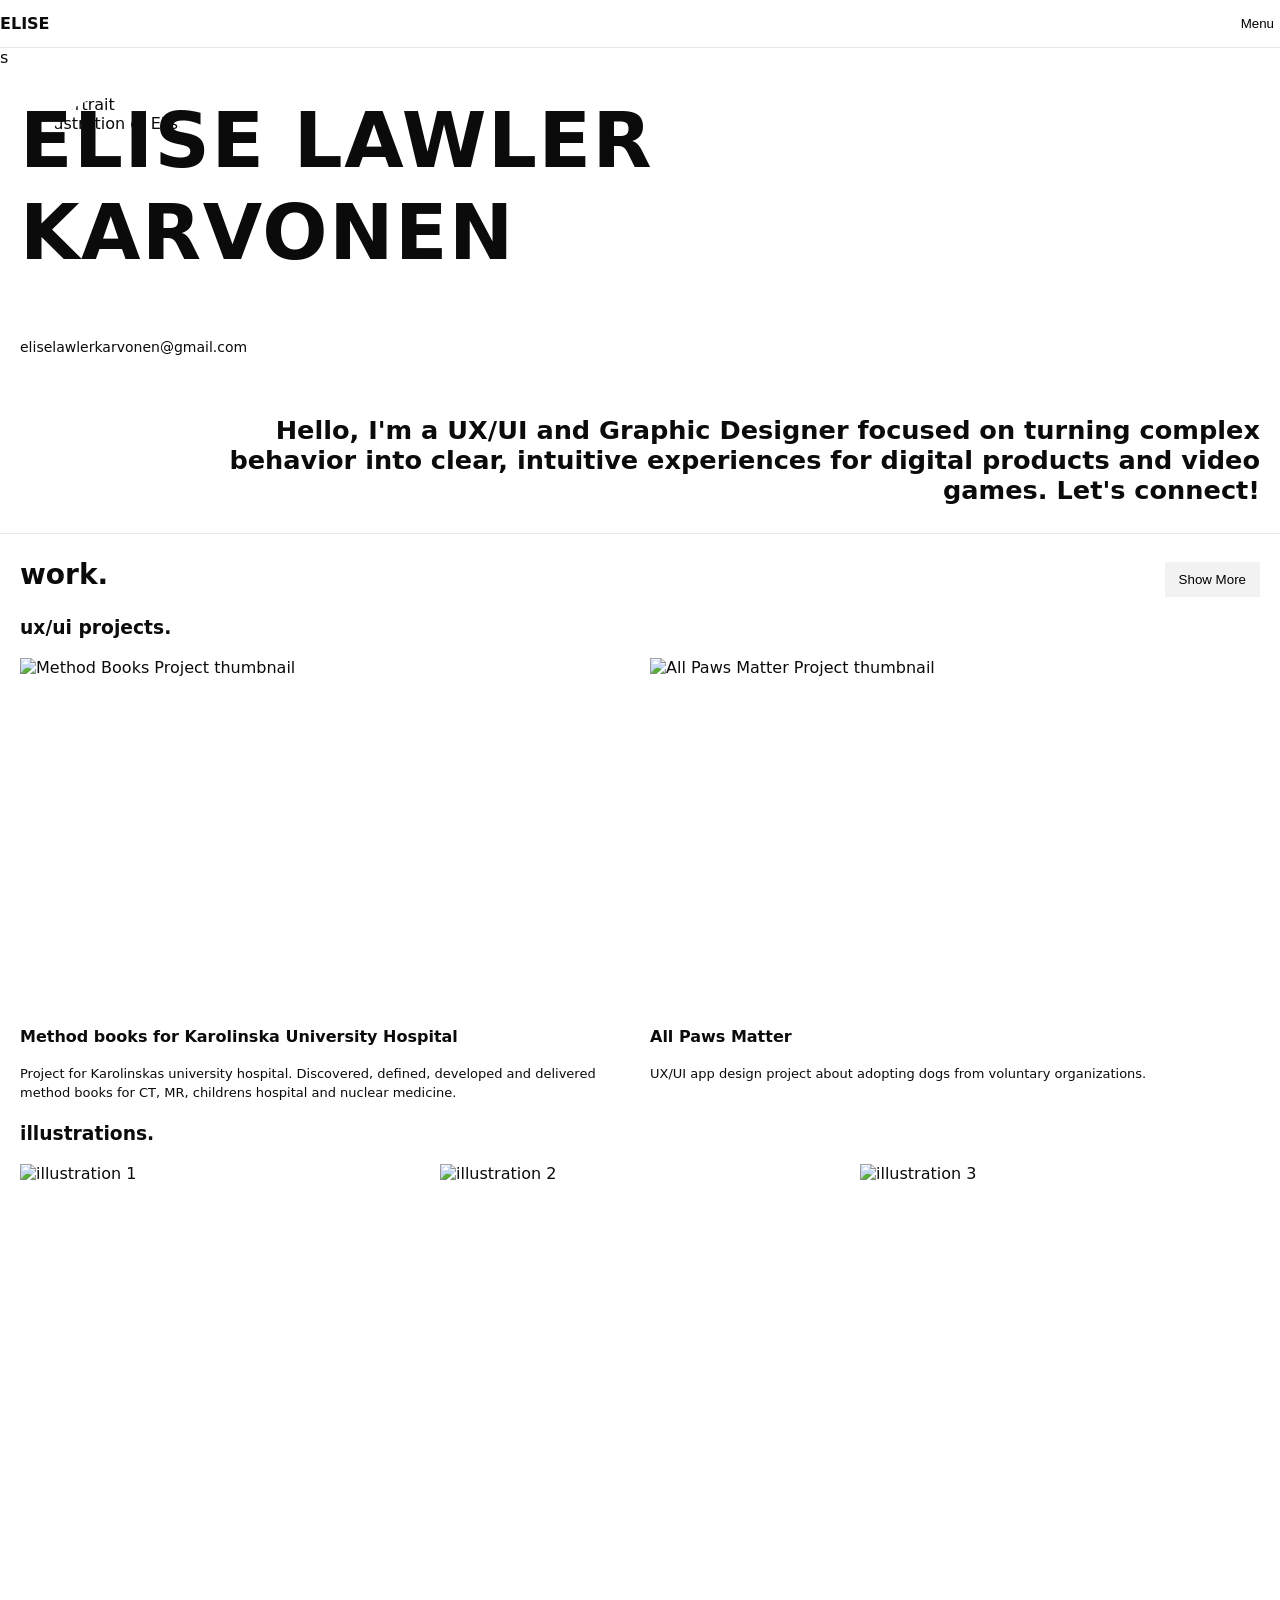
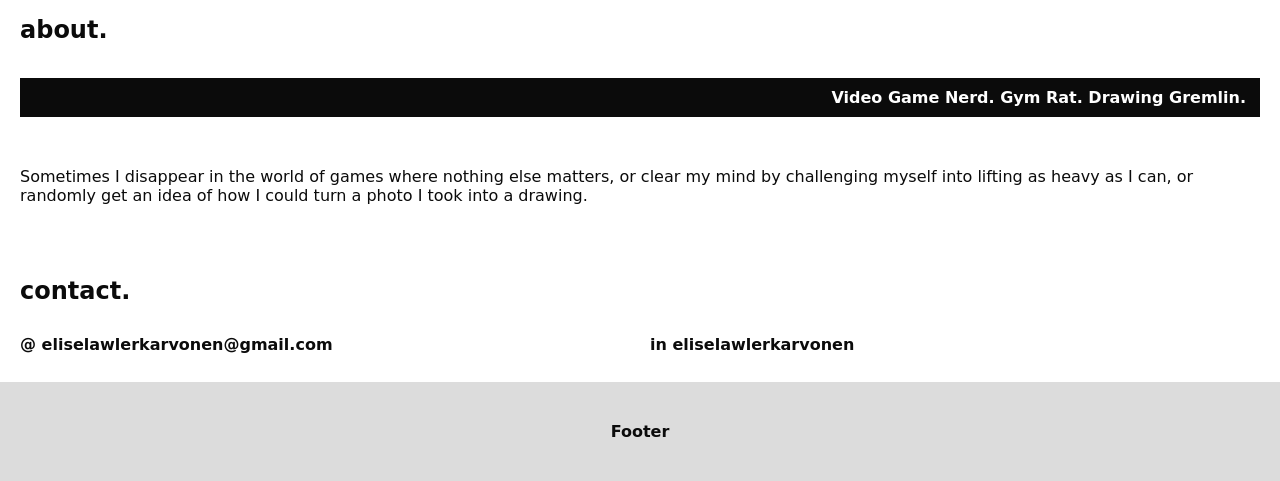
==== index.html @ 5547e278 "adjusted image sizes" ====
<!DOCTYPE html>
<html lang="en">
<head>
    <meta charset="UTF-8">
    <meta name="viewport" content="width=device-width, initial-scale=1.0">
    <title>Elise Lawler Karvonen</title>
    <link rel="stylesheet" href="styles.css">
</head>
   <body>
    <header class="header">
      <div class="container grid">
        <p class="brand">ELISE</p>
        <button class="menu" type="button">Menu</button>
      </div>
    </header>
s
    <main>

<!-- hero -->
      <section class="hero">
        <div class="container grid">
          <h1 class="hero-title">
            <span class="hero-line">ELISE LAWLER</span>
            <span class="hero-line">KARVONEN</span>
          </h1>

          <img class="avatar" src="Images/Avatar.png" alt="Portrait illustration of Elise">

          <p class="email">eliselawlerkarvonen@gmail.com</p>

          <p class="intro">
            Hello, I'm a UX/UI and Graphic Designer focused on turning complex
            behavior into clear, intuitive experiences for digital products and video games. Let's
            connect!
          </p>
        </div>
      </section>

<!-- work -->
      <section class="work">
        <div class="container grid">
          <div class="work-head">
            <h2>work.</h2>
            <button type="button" class="show-more">Show More</button>
          </div>

          <h3 class="subhead">ux/ui projects.</h3>

          <article class="project">
            <img class="project-img" src="Images/Karolinska.png" alt="Method Books Project thumbnail">
            <h4>Method books for Karolinska University Hospital</h4>
            <p>Project for Karolinskas university hospital. Discovered, defined, developed and delivered method books for CT, MR, childrens hospital and nuclear medicine.</p>
          </article>

          <article class="project">
            <img class="project-img" src="Images/AllPawsMatter_Mockup.png" alt="All Paws Matter Project thumbnail">
            <h4>All Paws Matter</h4>
            <p>UX/UI app design project about adopting dogs from voluntary organizations.</p>
          </article>

          <h3 class="subhead">illustrations.</h3>

          <img class="illustration" src="Images/ELK_white_background.png" alt="illustration 1">
          <img class="illustration" src="Images/Sweden_Icons.png" alt="illustration 2">
          <img class="illustration" src="Images/Artnouveau_sketch_poster.png" alt="illustration 3">
        </div>
      </section>

<!-- about me -->
      <section class="about">
        <div class="container grid">
          <h2>about.</h2>
          <p class="tag">Video Game Nerd. Gym Rat. Drawing Gremlin.</p>
          <p>
            Sometimes I disappear in the world of games where nothing else matters, or clear my mind
            by challenging myself into lifting as heavy as I can, or randomly get an idea of how I
            could turn a photo I took into a drawing.
          </p>
        </div>
      </section>

<!-- contact -->
      <section class="contact">
        <div class="container grid">
          <h2>contact.</h2>

          <p class="contact-item">@ eliselawlerkarvonen@gmail.com</p>
          <p class="contact-item">in eliselawlerkarvonen</p>
        </div>
      </section>
    </main>

    <footer class="footer">
      <div class="footer-box">Footer</div>
    </footer>
  </body>
</html>
---- styles.css ----
* { box-sizing: border-box; }

:root{
  --max: 1440px;
  --gutter: 20px;
  --gap: 20px;
  --border: #e8e8e8;
  --text: #0b0b0b;
  --panel: #f2f2f2;
}

body{
  margin: 0;
  font-family: system-ui, sans-serif;
  color: var(--text);
}

img{
  display: block;
  max-width: 100%;
  height: auto;
}

/* Layout: 1440 content, 12 column grid */
.container{
  max-width: var(--max);
  margin: 0 auto;
  padding: 0 var(--gutter);
}

.grid{
  display: grid;
  grid-template-columns: repeat(12, 1fr);
  gap: var(--gap);
}

.grid > *{
  grid-column: span 12;
}

/* header */
.header{
  border-bottom: 1px solid var(--border);
}

.header .grid{
  align-items: center;
  padding: 14px 0;
}

.brand{
  grid-column: 1 / span 6;
  margin: 0;
  font-weight: 700;
}

.menu{
  grid-column: 7 / -1;
  justify-self: end;
  border: 0;
  background: transparent;
  cursor: pointer;
}

.hero{
  padding: 28px 0;
}

/* change grid rules only for hero */
.hero .grid{
  display: grid;
  grid-template-columns: minmax(0, 1fr) auto;
  gap: 20px;
  align-items: start;
}

/* hero */
.hero-title {
  grid-column: 1;
  grid-row: 1;
  margin: 0;
  font-weight: 800;
  line-height: 0.95;
  letter-spacing: 0.02em;
  min-width: 0;
  font-size: clamp(2rem, 7.5vw, 4.2rem);
}

.hero-line {
  display: block;
  white-space: nowrap;
  line-height: 1.2;
  
}

/* avatar */
.avatar{
  grid-column: 2;
  grid-row: 1;
  justify-self: end;
  align-self: start;
  border-radius: 999px;
  object-fit: cover;
  width: clamp(88px, 22vw, 140px);
  height: clamp(88px, 22vw, 140px);
}

.email{
  grid-column: 1 / -1;
  grid-row: 2;
  margin: 40px 0 0;
  font-size: 14px;
}


.intro{
  grid-column: 1 / -1;
  grid-row: 3;
  margin: 40px 0 0;
  max-width: 75ch;
  justify-self: end;
  text-align: right;
  font-weight: 700;
  font-size: clamp(1.05rem, 2vw, 1.6rem);
}

/* work */
.work{
  border-top: 1px solid var(--border);
  padding: 24px 0;
}

.work-head{
  grid-column: 1 / -1;
  display: flex;
  align-items: baseline;
  justify-content: space-between;
  gap: 12px;
}

.work-head h2{
  margin: 0;
  font-size: 28px;
}

.show-more{
  padding: 10px 14px;
  border: 0;
  background: var(--panel);
  cursor: pointer;
}

.subhead{
  margin: 0;
}

/* projects */
.project {
  display: grid;
  grid-template-rows: auto auto 1fr;
  gap: 10px;
  align-content: start;
}

.project-img{
  width: 100%;
  aspect-ratio: 16 / 9;  
  object-fit: cover;      
  height: auto;
}

.project h4{
  margin: 16px 0 9px;
}

.project p{
  margin: 0;
  color: var(--muted);
  font-size: 13px;
  line-height: 1.45;
}

/* illustrations */
.illustration{
  width: 100%;
  aspect-ratio: 1 / 1;
  object-fit: cover;

}

/* about */
.about{
  padding: 28px 0;
}

.about h2{
  margin: 0;
}

.tag{
  display: inline-block;
  background: var(--text);
  color: #fff;
  padding: 10px 14px;
  font-weight: 600;
  margin: 14px 0;
  text-align: right;
}

/* contact */
.contact{
  padding: 28px 0;
}

.contact h2{
  margin: 0;
}

.contact-item{
  margin: 10px 0 0;
  font-weight: 700;
}

/* footer */
.footer-box{
  background: #dcdcdc;
  text-align: center;
  padding: 40px 0;
  font-weight: 700;
}

/* desktop */
@media (min-width: 900px){
  /* Hero stays 2 columns, only scale avatar up */
  .hero-title{
    font-size: clamp(3rem, 6vw, 8.75rem);
  }

  .avatar{
    width: clamp(140px, 12vw, 220px);
    height: clamp(140px, 12vw, 220px);
  }

  .email{
    justify-self: start;
  }

  .intro{
    grid-column: 7 / -1;
    max-width: none;
    width: 100%;
    text-align: right;
  }

  /* Work grid items */
  .project{
    grid-column: span 6;
  }

  .illustration{
    grid-column: span 4;
  }

  .contact-item{
    grid-column: span 6;
  }
}
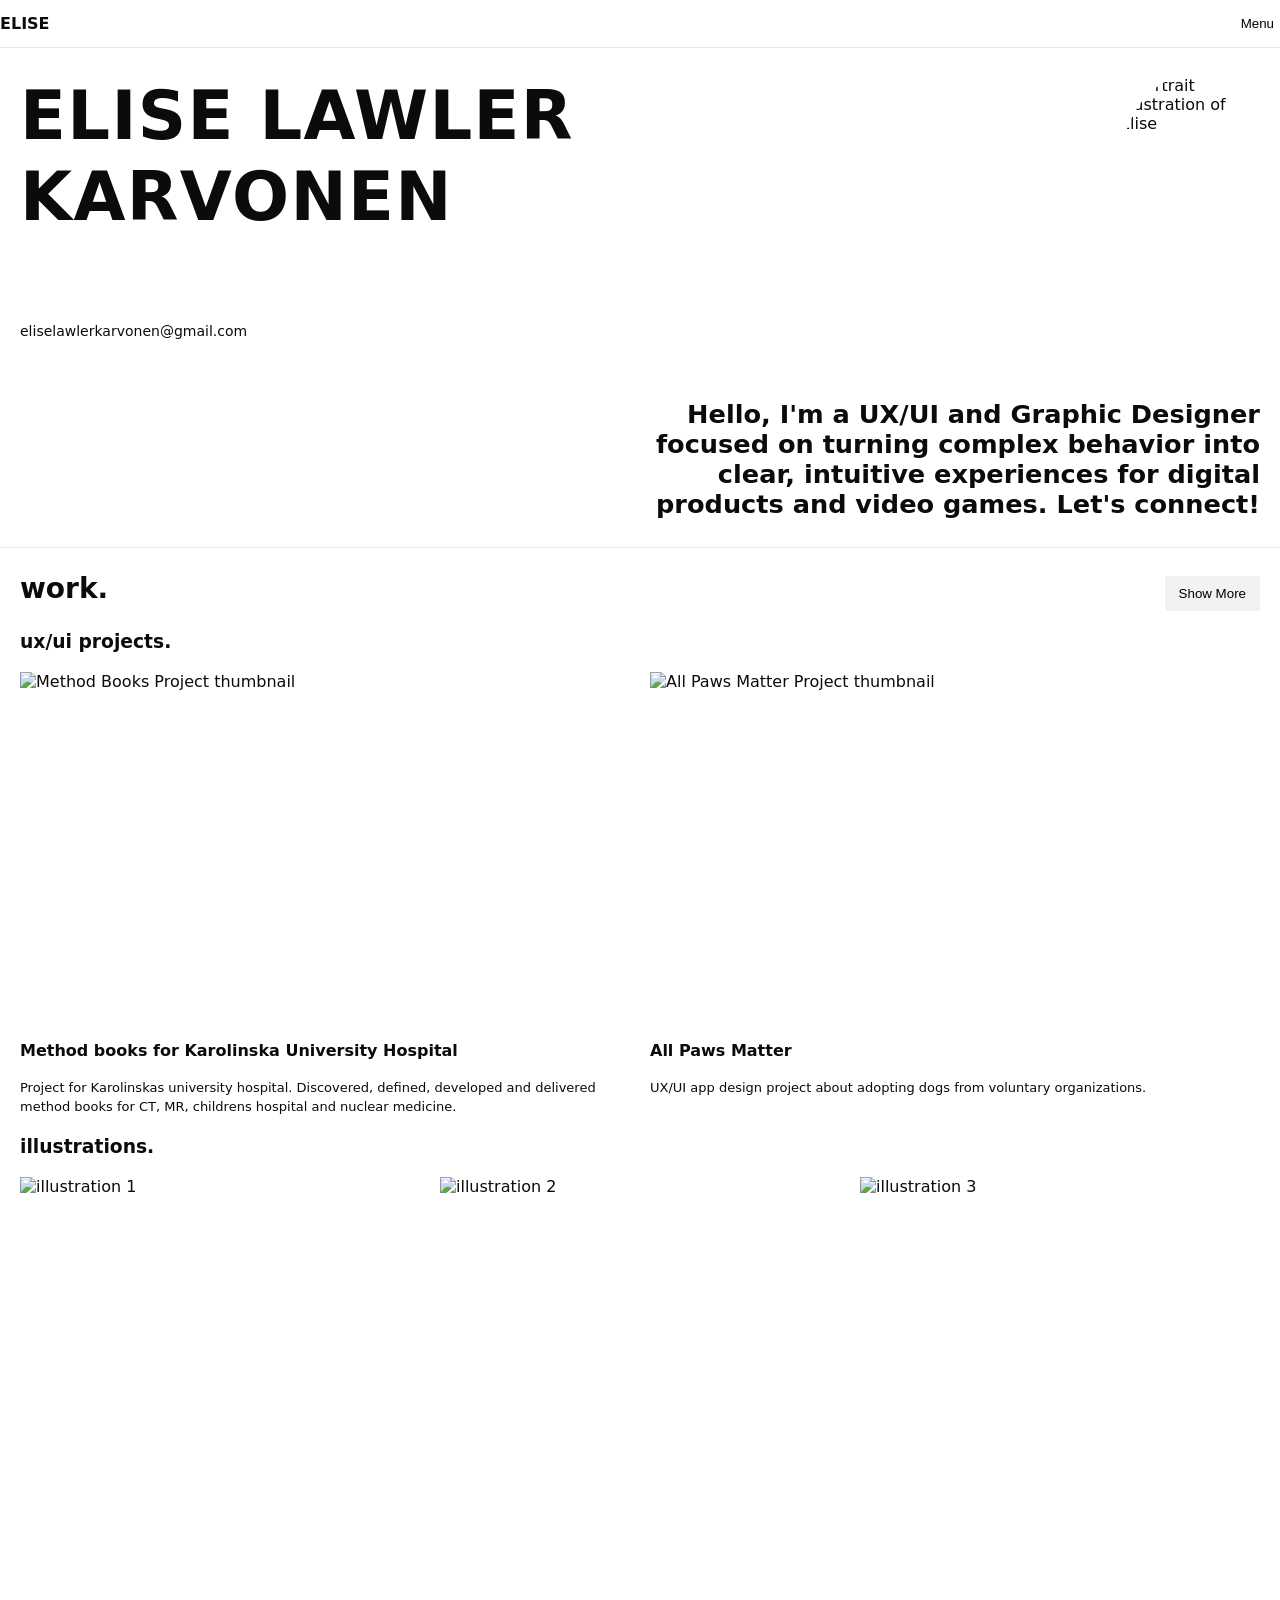
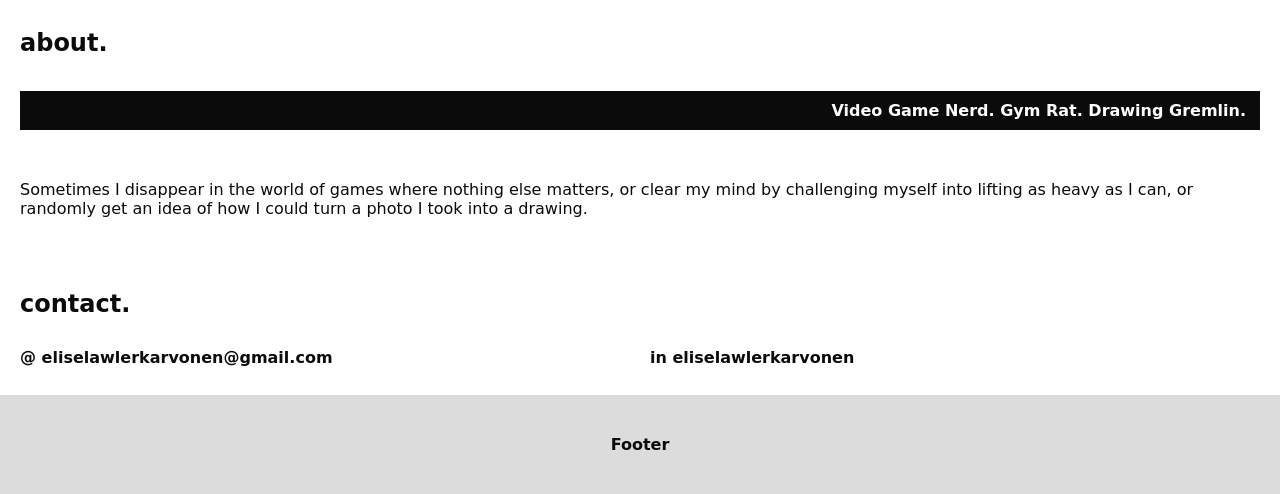
==== commit 8d9e2fb9: "Adjustments to the hero avatar" ====
--- a/index.html
+++ b/index.html
@@ -13,7 +13,7 @@
         <button class="menu" type="button">Menu</button>
       </div>
     </header>
-s
+
     <main>
 
 <!-- hero -->
--- a/styles.css
+++ b/styles.css
@@ -88,7 +88,6 @@
 
 .hero-line {
   display: block;
-  white-space: nowrap;
   line-height: 1.2;
   
 }
@@ -99,10 +98,11 @@
   grid-row: 1;
   justify-self: end;
   align-self: start;
-  border-radius: 999px;
+  width: clamp(88px, 22vw, 140px);
+  aspect-ratio: 3 / 4;   /* ← this creates the oval */
+  border-radius: 50%;
   object-fit: cover;
-  width: clamp(88px, 22vw, 140px);
-  height: clamp(88px, 22vw, 140px);
+
 }
 
 .email{
@@ -231,25 +231,31 @@
 
 /* desktop */
 @media (min-width: 900px){
-  /* Hero stays 2 columns, only scale avatar up */
+   .hero .grid{
+    grid-template-columns: repeat(12, 1fr);
+    column-gap: 20px;
+    align-items: start;
+  }
+
   .hero-title{
-    font-size: clamp(3rem, 6vw, 8.75rem);
+    grid-column: 1 / 10;
+    grid-row: 1;
   }
 
   .avatar{
-    width: clamp(140px, 12vw, 220px);
-    height: clamp(140px, 12vw, 220px);
+    grid-column: 10 / -1;
+    grid-row: 1;
+    justify-self: end;
   }
 
   .email{
-    justify-self: start;
+    grid-column: 1 / -1;
+    grid-row: 2;
   }
 
   .intro{
     grid-column: 7 / -1;
-    max-width: none;
-    width: 100%;
-    text-align: right;
+    grid-row: 3;
   }
 
   /* Work grid items */
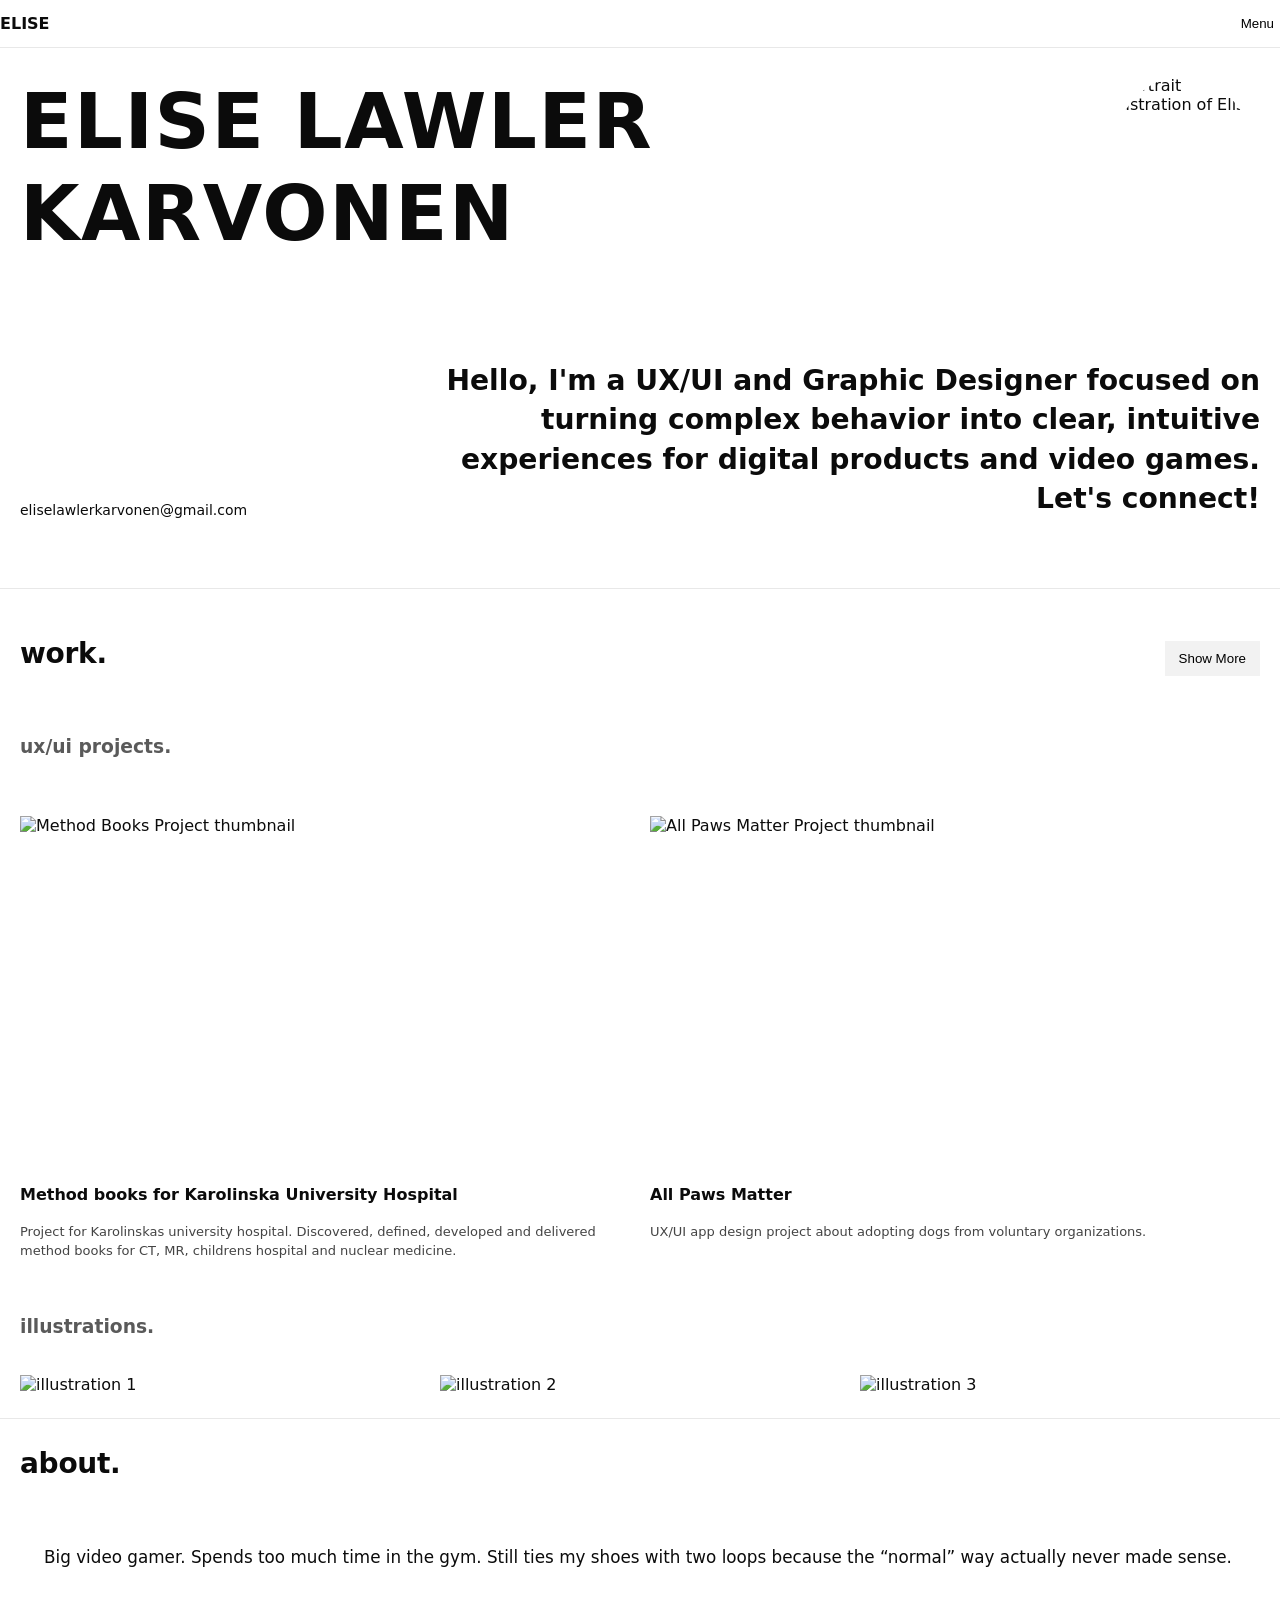
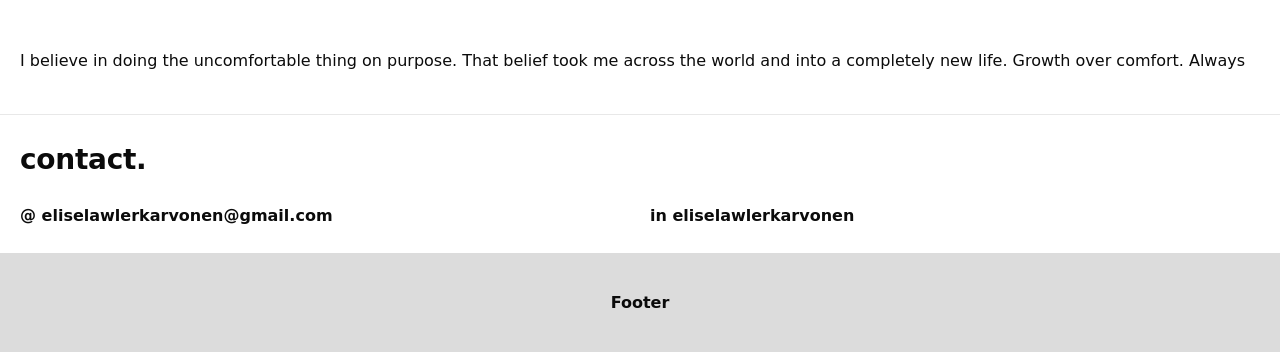
==== commit a5f53798: "css adjustments to about-section" ====
--- a/index.html
+++ b/index.html
@@ -70,11 +70,9 @@
       <section class="about">
         <div class="container grid">
           <h2>about.</h2>
-          <p class="tag">Video Game Nerd. Gym Rat. Drawing Gremlin.</p>
+          <p class="tag">Big video gamer. Spends too much time in the gym. Still ties my shoes with two loops because the “normal” way actually never made sense.</p>
           <p>
-            Sometimes I disappear in the world of games where nothing else matters, or clear my mind
-            by challenging myself into lifting as heavy as I can, or randomly get an idea of how I
-            could turn a photo I took into a drawing.
+            I believe in doing the uncomfortable thing on purpose. That belief took me across the world and into a completely new life. Growth over comfort. Always
           </p>
         </div>
       </section>
--- a/styles.css
+++ b/styles.css
@@ -1,4 +1,6 @@
-* { box-sizing: border-box; }
+* { 
+  box-sizing: border-box;
+ }
 
 :root{
   --max: 1440px;
@@ -6,6 +8,7 @@
   --gap: 20px;
   --border: #e8e8e8;
   --text: #0b0b0b;
+  --muted: #444; 
   --panel: #f2f2f2;
 }
 
@@ -63,7 +66,7 @@
 }
 
 .hero{
-  padding: 28px 0;
+  padding: 28px 0 70px;
 }
 
 /* change grid rules only for hero */
@@ -72,6 +75,7 @@
   grid-template-columns: minmax(0, 1fr) auto;
   gap: 20px;
   align-items: start;
+  row-gap: 40px;
 }
 
 /* hero */
@@ -83,7 +87,7 @@
   line-height: 0.95;
   letter-spacing: 0.02em;
   min-width: 0;
-  font-size: clamp(2rem, 7.5vw, 4.2rem);
+  font-size: clamp(2.5rem, 9vw, 6rem);
 }
 
 .hero-line {
@@ -99,7 +103,8 @@
   justify-self: end;
   align-self: start;
   width: clamp(88px, 22vw, 140px);
-  aspect-ratio: 3 / 4;   /* ← this creates the oval */
+  height: auto;
+  aspect-ratio: 3 / 4;
   border-radius: 50%;
   object-fit: cover;
 
@@ -108,20 +113,24 @@
 .email{
   grid-column: 1 / -1;
   grid-row: 2;
-  margin: 40px 0 0;
+  margin: 0;
+  align-self: end;
   font-size: 14px;
-}
-
-
-.intro{
+  overflow-wrap: anywhere;
+}
+
+
+.intro {
   grid-column: 1 / -1;
   grid-row: 3;
-  margin: 40px 0 0;
-  max-width: 75ch;
+  margin: 0;
   justify-self: end;
   text-align: right;
-  font-weight: 700;
-  font-size: clamp(1.05rem, 2vw, 1.6rem);
+  max-width: 50ch;
+  font-weight: 700;
+  align-self: end;
+  font-size: clamp(1.3rem, 2.2vw, 2rem);
+  line-height: 1.4;
 }
 
 /* work */
@@ -136,11 +145,15 @@
   align-items: baseline;
   justify-content: space-between;
   gap: 12px;
+  margin-bottom: 6px;
+
 }
 
 .work-head h2{
-  margin: 0;
   font-size: 28px;
+  font-weight: 700;
+  letter-spacing: -0.01em;
+  margin-bottom: 6px;
 }
 
 .show-more{
@@ -151,7 +164,9 @@
 }
 
 .subhead{
-  margin: 0;
+  padding-top: 16px;
+  font-weight: 600;
+  color: #5A5A5A;
 }
 
 /* projects */
@@ -167,6 +182,7 @@
   aspect-ratio: 16 / 9;  
   object-fit: cover;      
   height: auto;
+  margin-top: 20px;
 }
 
 .project h4{
@@ -183,37 +199,47 @@
 /* illustrations */
 .illustration{
   width: 100%;
-  aspect-ratio: 1 / 1;
-  object-fit: cover;
+  height: auto;
+  object-fit: contain;
 
 }
 
 /* about */
 .about{
+  border-top: 1px solid var(--border);
   padding: 28px 0;
 }
 
 .about h2{
   margin: 0;
-}
-
-.tag{
-  display: inline-block;
-  background: var(--text);
-  color: #fff;
-  padding: 10px 14px;
-  font-weight: 600;
-  margin: 14px 0;
-  text-align: right;
+  font-size: 28px;
+  font-weight: 700;
+  letter-spacing: -0.01em;
+}
+
+.tag {
+  grid-column: 1 / -1;
+  color: var(--text);
+  padding: 24px;
+  margin: 20px 0;
+  font-weight: 500;
+  font-size: 1.05rem;
+  line-height: 1.6;
+  letter-spacing: 0;
+  text-align: left;
 }
 
 /* contact */
 .contact{
+  border-top: 1px solid var(--border);
   padding: 28px 0;
 }
 
 .contact h2{
   margin: 0;
+  font-size: 28px;
+  font-weight: 700;
+  letter-spacing: -0.01em;
 }
 
 .contact-item{
@@ -228,6 +254,44 @@
   padding: 40px 0;
   font-weight: 700;
 }
+
+@media (max-width: 899px) {
+  .hero .grid {
+    grid-template-columns: minmax(0, 1fr) auto; /* keep 2 columns */
+    column-gap: 20px;
+    row-gap: 40px;
+    align-items: start;
+  }
+
+  .hero-title { 
+    grid-column: 1; 
+    grid-row: 1; 
+  }
+
+  .avatar { 
+    grid-column: 2; 
+    grid-row: 1; 
+    justify-self: end; 
+  }
+
+  .intro { 
+    grid-column: 1 / -1;  
+    grid-row: 2;
+    margin: 0;
+    justify-self: end;
+    text-align: right;
+    max-width: 50ch;
+  }
+  .email { 
+    grid-column: 1 / -1;  
+    grid-row: 3;
+    margin: 0;
+    justify-self: start;
+    text-align: left; 
+  }
+
+}
+
 
 /* desktop */
 @media (min-width: 900px){
@@ -235,27 +299,39 @@
     grid-template-columns: repeat(12, 1fr);
     column-gap: 20px;
     align-items: start;
+    row-gap: 40px;
   }
 
   .hero-title{
     grid-column: 1 / 10;
     grid-row: 1;
+    font-size: clamp(3rem, 6vw, 7rem)
   }
 
   .avatar{
     grid-column: 10 / -1;
     grid-row: 1;
     justify-self: end;
+    width: clamp(140px, 12vw, 220px);
+    aspect-ratio: 3 / 4;
   }
 
   .email{
-    grid-column: 1 / -1;
-    grid-row: 2;
-  }
-
-  .intro{
-    grid-column: 7 / -1;
+    grid-column: 1 / 6;
     grid-row: 3;
+    margin: 0;
+    align-self: end;
+  }
+
+   .intro{
+    grid-column: 5 / -1;
+    grid-row: 3;
+    margin: 0;
+    justify-self: end;
+    text-align: right;
+    align-self: end;
+    max-width: none;
+    width: 100%;
   }
 
   /* Work grid items */
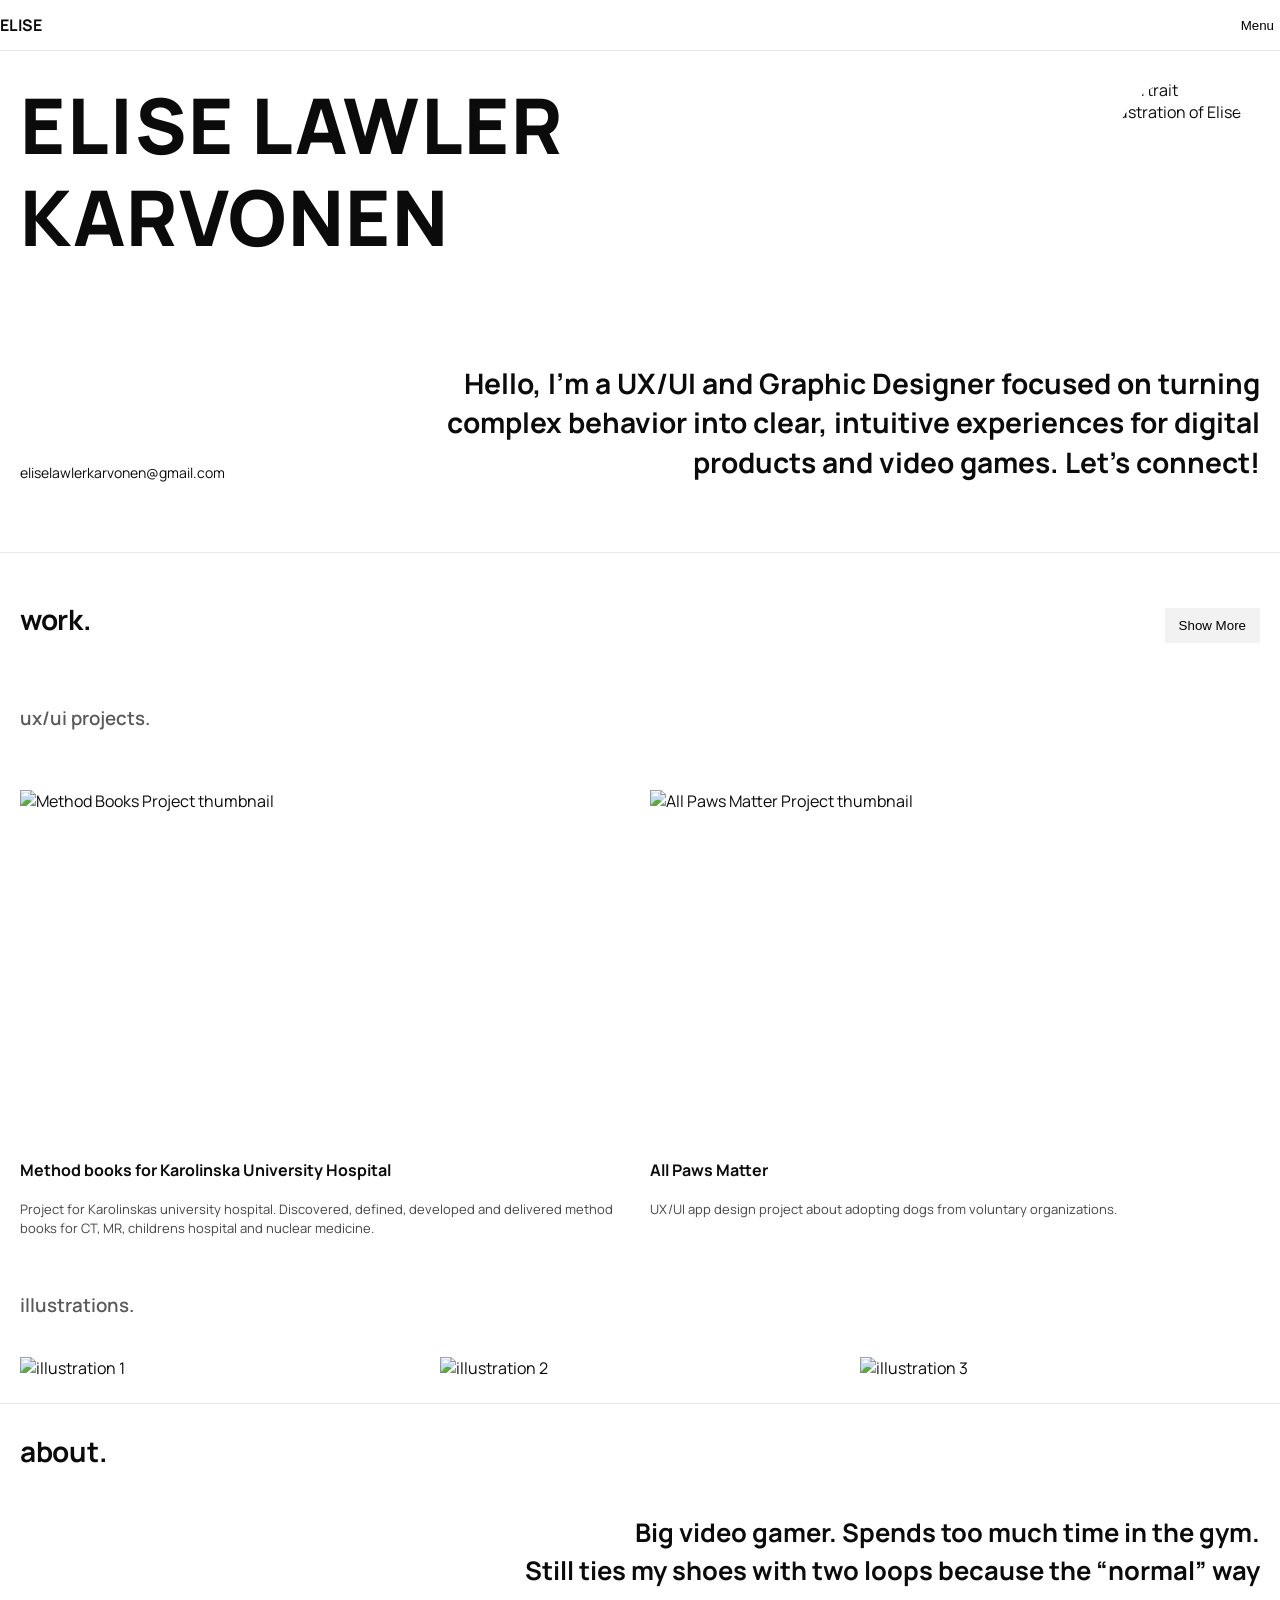
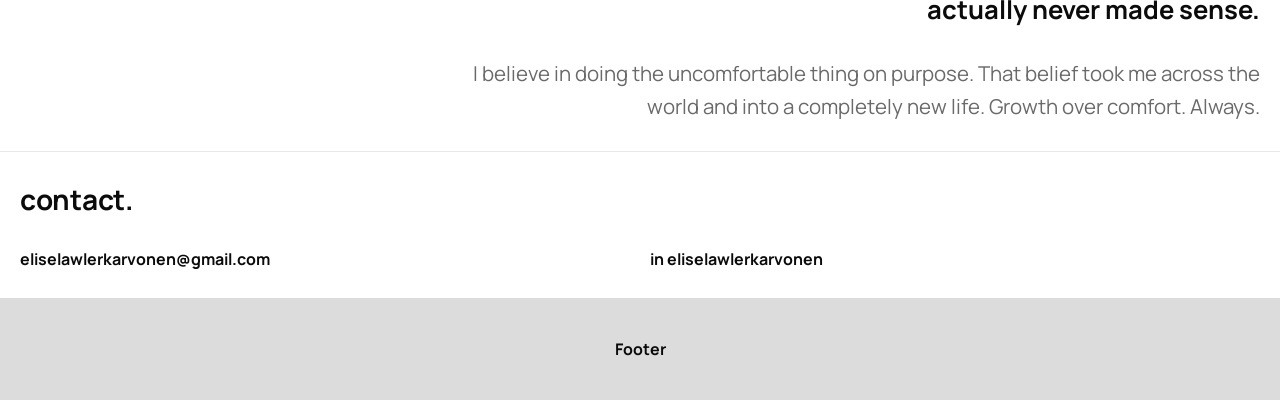
==== commit 5e89148b: "text placement and font adjustment to about section" ====
--- a/index.html
+++ b/index.html
@@ -4,6 +4,11 @@
     <meta charset="UTF-8">
     <meta name="viewport" content="width=device-width, initial-scale=1.0">
     <title>Elise Lawler Karvonen</title>
+
+    <link rel="preconnect" href="https://fonts.googleapis.com">
+    <link rel="preconnect" href="https://fonts.gstatic.com" crossorigin>
+    <link href="https://fonts.googleapis.com/css2?family=Manrope:wght@200;300;400;500;600;700;800&display=swap" rel="stylesheet">
+
     <link rel="stylesheet" href="styles.css">
 </head>
    <body>
@@ -67,22 +72,29 @@
       </section>
 
 <!-- about me -->
-      <section class="about">
-        <div class="container grid">
-          <h2>about.</h2>
-          <p class="tag">Big video gamer. Spends too much time in the gym. Still ties my shoes with two loops because the “normal” way actually never made sense.</p>
-          <p>
-            I believe in doing the uncomfortable thing on purpose. That belief took me across the world and into a completely new life. Growth over comfort. Always
-          </p>
-        </div>
-      </section>
+<section class="about">
+  <div class="container grid">
+    <h2>about.</h2>
+
+    <div class="about-text">
+      <p class="about-lead">
+        Big video gamer. Spends too much time in the gym. <br>Still ties my shoes with two loops because the “normal” way actually never made sense.
+      </p>
+
+      <p class="about-sub">
+        I believe in doing the uncomfortable thing on purpose. That belief took me across the world and into a completely new life. Growth over comfort. Always.
+      </p>
+    </div>
+
+  </div>
+</section>
 
 <!-- contact -->
       <section class="contact">
         <div class="container grid">
           <h2>contact.</h2>
 
-          <p class="contact-item">@ eliselawlerkarvonen@gmail.com</p>
+          <p class="contact-item">eliselawlerkarvonen@gmail.com</p>
           <p class="contact-item">in eliselawlerkarvonen</p>
         </div>
       </section>
--- a/styles.css
+++ b/styles.css
@@ -14,7 +14,7 @@
 
 body{
   margin: 0;
-  font-family: system-ui, sans-serif;
+  font-family: 'Manrope', sans-serif;
   color: var(--text);
 }
 
@@ -217,16 +217,28 @@
   letter-spacing: -0.01em;
 }
 
-.tag {
+.about-text {
   grid-column: 1 / -1;
+  text-align: right;
+  max-width: 80ch;
+  margin-top: 24px;
+  justify-self: end;
+}
+
+.about-lead {
+  margin: 0 0 28px 0;
+  font-size: clamp(1.4rem, 2vw, 1.9rem);
+  line-height: 1.5;
+  font-weight: 500;
   color: var(--text);
-  padding: 24px;
-  margin: 20px 0;
-  font-weight: 500;
-  font-size: 1.05rem;
+  font-weight: 700;
+}
+
+.about-sub {
+  margin: 0;
+  font-size: clamp(1.1rem, 1.6vw, 1.4rem);
   line-height: 1.6;
-  letter-spacing: 0;
-  text-align: left;
+  color: #6a6a6a;
 }
 
 /* contact */
@@ -346,4 +358,9 @@
   .contact-item{
     grid-column: span 6;
   }
+
+  /* about */ 
+  .about-text {
+    grid-column: 4 / -1; /* spans 6 columns */
+  }
 }
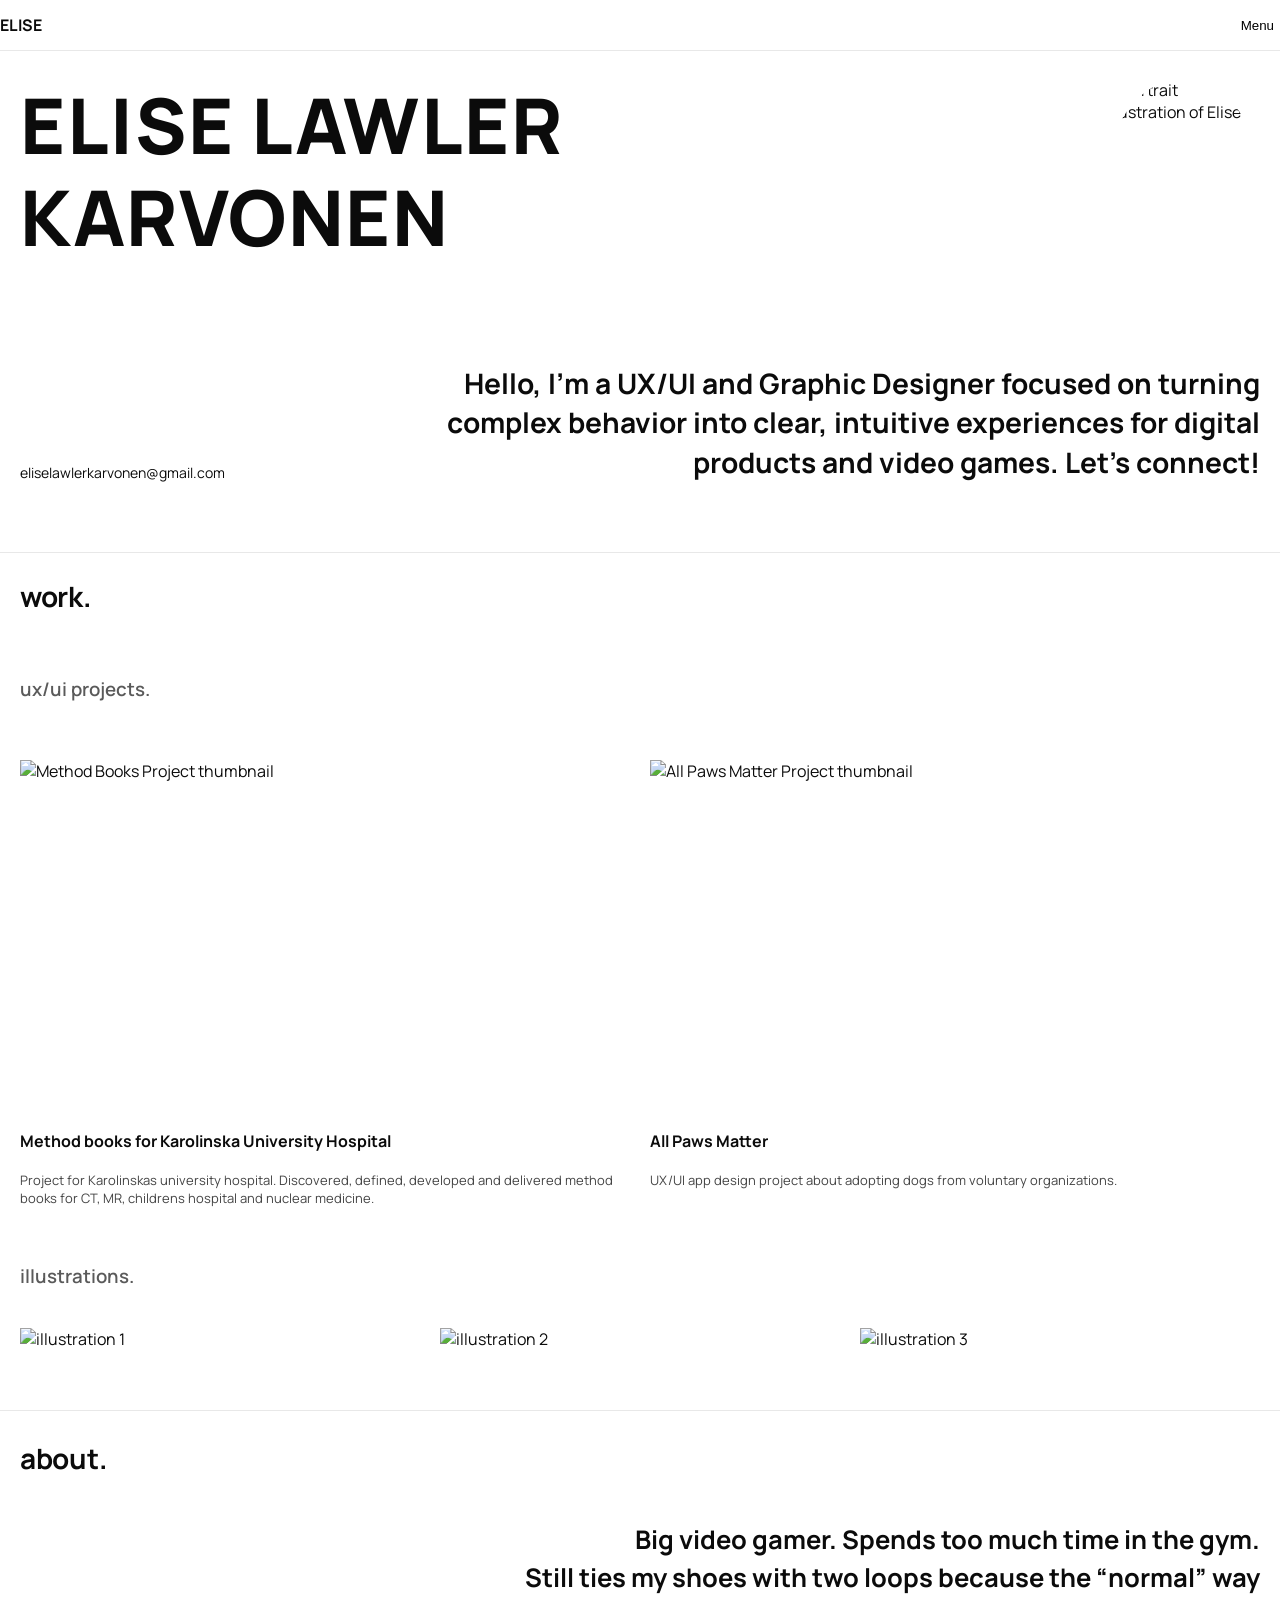
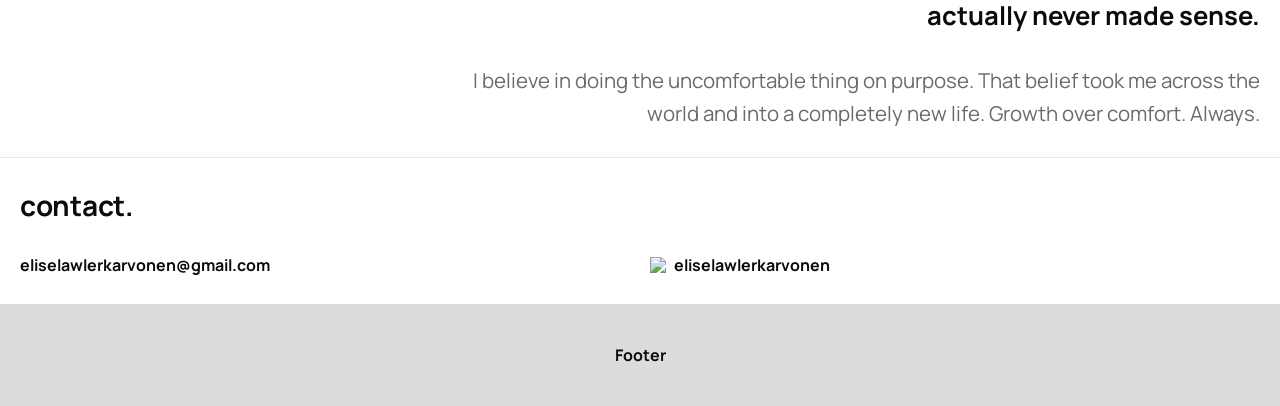
==== commit ce7ecd6a: "added linkedin contact icon and removed show more button" ====
--- a/index.html
+++ b/index.html
@@ -46,7 +46,6 @@
         <div class="container grid">
           <div class="work-head">
             <h2>work.</h2>
-            <button type="button" class="show-more">Show More</button>
           </div>
 
           <h3 class="subhead">ux/ui projects.</h3>
@@ -95,7 +94,10 @@
           <h2>contact.</h2>
 
           <p class="contact-item">eliselawlerkarvonen@gmail.com</p>
-          <p class="contact-item">in eliselawlerkarvonen</p>
+          <p class="contact-item linkedin">
+          <img src="Images/icon_linkedin.png" alt="LinkedIn icon" class="linkedin-icon">
+  eliselawlerkarvonen
+</p>
         </div>
       </section>
     </main>
--- a/styles.css
+++ b/styles.css
@@ -136,32 +136,24 @@
 /* work */
 .work{
   border-top: 1px solid var(--border);
-  padding: 24px 0;
-}
-
-.work-head{
+  padding: 24px 0 60px;
+}
+
+.work-head {
   grid-column: 1 / -1;
   display: flex;
   align-items: baseline;
-  justify-content: space-between;
-  gap: 12px;
+  justify-content: flex-start;
   margin-bottom: 6px;
-
 }
 
 .work-head h2{
   font-size: 28px;
   font-weight: 700;
   letter-spacing: -0.01em;
-  margin-bottom: 6px;
-}
-
-.show-more{
-  padding: 10px 14px;
-  border: 0;
-  background: var(--panel);
-  cursor: pointer;
-}
+  margin: 0;
+}
+
 
 .subhead{
   padding-top: 16px;
@@ -257,6 +249,18 @@
 .contact-item{
   margin: 10px 0 0;
   font-weight: 700;
+}
+
+.linkedin {
+  display: flex;
+  align-items: center;
+  gap: 8px;
+}
+
+.linkedin-icon {
+  width: 16px;
+  height: 16px;
+  object-fit: contain;
 }
 
 /* footer */
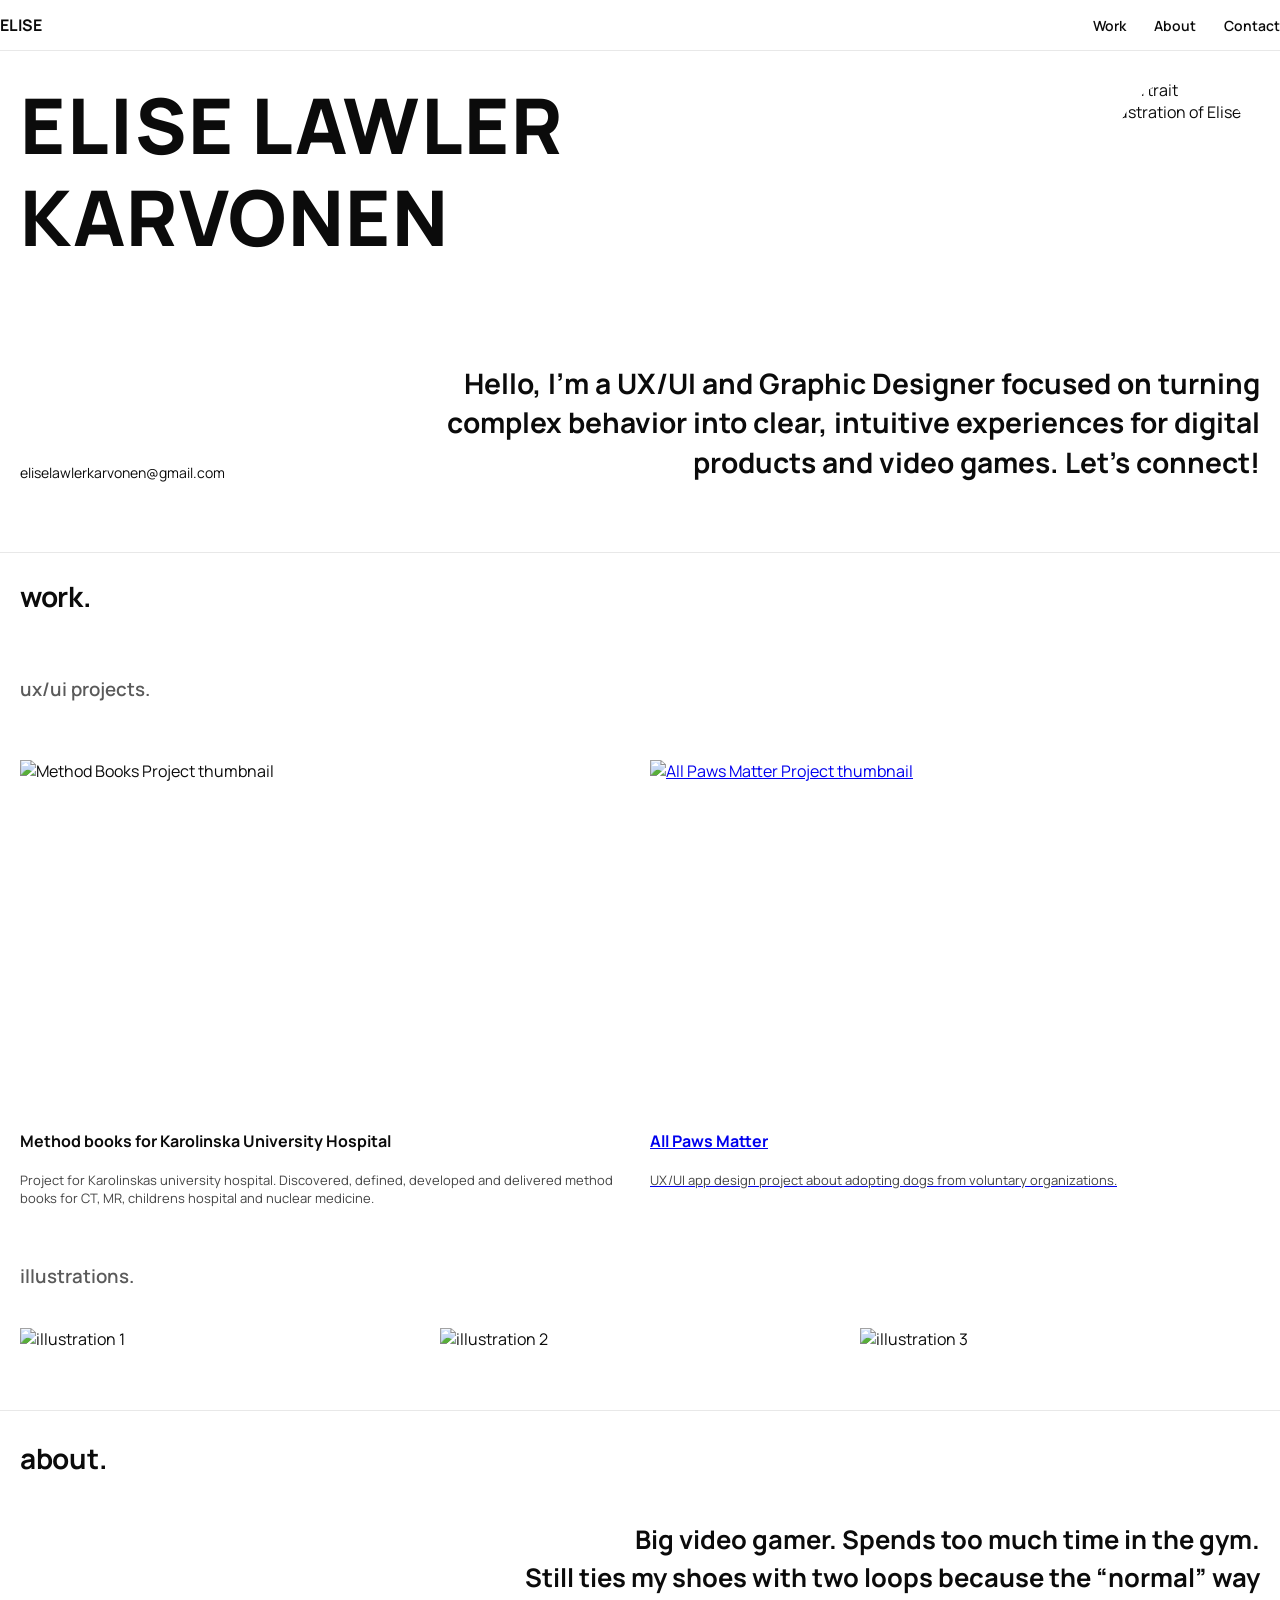
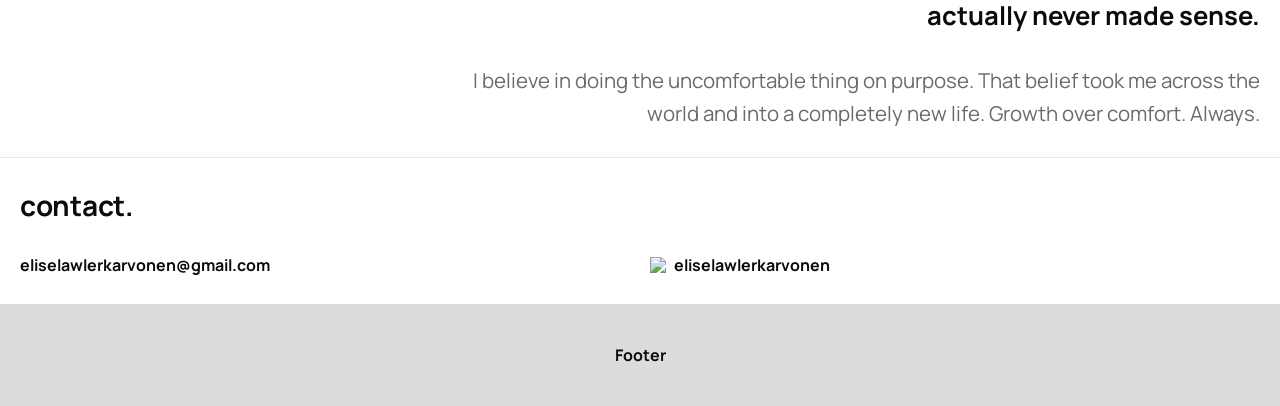
==== commit 55ffd6c7: "added projects pages" ====
--- a/index.html
+++ b/index.html
@@ -13,11 +13,22 @@
 </head>
    <body>
     <header class="header">
-      <div class="container grid">
-        <p class="brand">ELISE</p>
-        <button class="menu" type="button">Menu</button>
-      </div>
-    </header>
+  <div class="container grid header-inner">
+    <p class="brand">ELISE</p>
+
+<!--desktop nav-->
+    <nav class="nav" aria-label="Primary">
+      <a class="nav-link" href="#work">Work</a>
+      <a class="nav-link" href="#about">About</a>
+      <a class="nav-link" href="#contact">Contact</a>
+    </nav>
+
+<!--mobile nav-->
+    <button class="menu-toggle" aria-label="Open menu">
+      <img src="Images/menu_mobile.png" alt="" class="menu-icon">
+    </button>
+  </div>
+</header>
 
     <main>
 
@@ -42,7 +53,7 @@
       </section>
 
 <!-- work -->
-      <section class="work">
+      <section class="work" id="work">
         <div class="container grid">
           <div class="work-head">
             <h2>work.</h2>
@@ -56,11 +67,11 @@
             <p>Project for Karolinskas university hospital. Discovered, defined, developed and delivered method books for CT, MR, childrens hospital and nuclear medicine.</p>
           </article>
 
-          <article class="project">
+          <a href="allpaws.html" class="project">
             <img class="project-img" src="Images/AllPawsMatter_Mockup.png" alt="All Paws Matter Project thumbnail">
             <h4>All Paws Matter</h4>
             <p>UX/UI app design project about adopting dogs from voluntary organizations.</p>
-          </article>
+          </a>
 
           <h3 class="subhead">illustrations.</h3>
 
@@ -71,7 +82,7 @@
       </section>
 
 <!-- about me -->
-<section class="about">
+<section class="about" id="about">
   <div class="container grid">
     <h2>about.</h2>
 
@@ -89,7 +100,7 @@
 </section>
 
 <!-- contact -->
-      <section class="contact">
+      <section class="contact" id="contact">
         <div class="container grid">
           <h2>contact.</h2>
 
--- a/styles.css
+++ b/styles.css
@@ -51,18 +51,46 @@
   padding: 14px 0;
 }
 
+/* Brand */
 .brand{
   grid-column: 1 / span 6;
   margin: 0;
   font-weight: 700;
 }
 
-.menu{
+/* Navigation */
+.nav{
   grid-column: 7 / -1;
   justify-self: end;
+  display: none;
+  gap: 28px;
+  align-items: center;
+}
+
+.menu-toggle{
+  display: block;
+  grid-column: 7 / -1;
+  justify-self: end;
+  align-self: center;
   border: 0;
   background: transparent;
   cursor: pointer;
+}
+
+.menu-icon{
+  width: 22px;
+  height: auto;
+}
+
+.nav-link{
+  text-decoration: none;
+  color: var(--text);
+  font-weight: 600;
+  font-size: 14px;
+}
+
+.nav-link:hover{
+  text-decoration: underline;
 }
 
 .hero{
@@ -272,6 +300,7 @@
 }
 
 @media (max-width: 899px) {
+
   .hero .grid {
     grid-template-columns: minmax(0, 1fr) auto; /* keep 2 columns */
     column-gap: 20px;
@@ -311,6 +340,19 @@
 
 /* desktop */
 @media (min-width: 900px){
+
+  .nav{
+  display: flex;
+  grid-column: 7 / -1;
+  justify-self: end;
+  gap: 28px;
+  align-items: center;
+  }
+
+.menu-toggle{
+  display: none;
+  }
+
    .hero .grid{
     grid-template-columns: repeat(12, 1fr);
     column-gap: 20px;
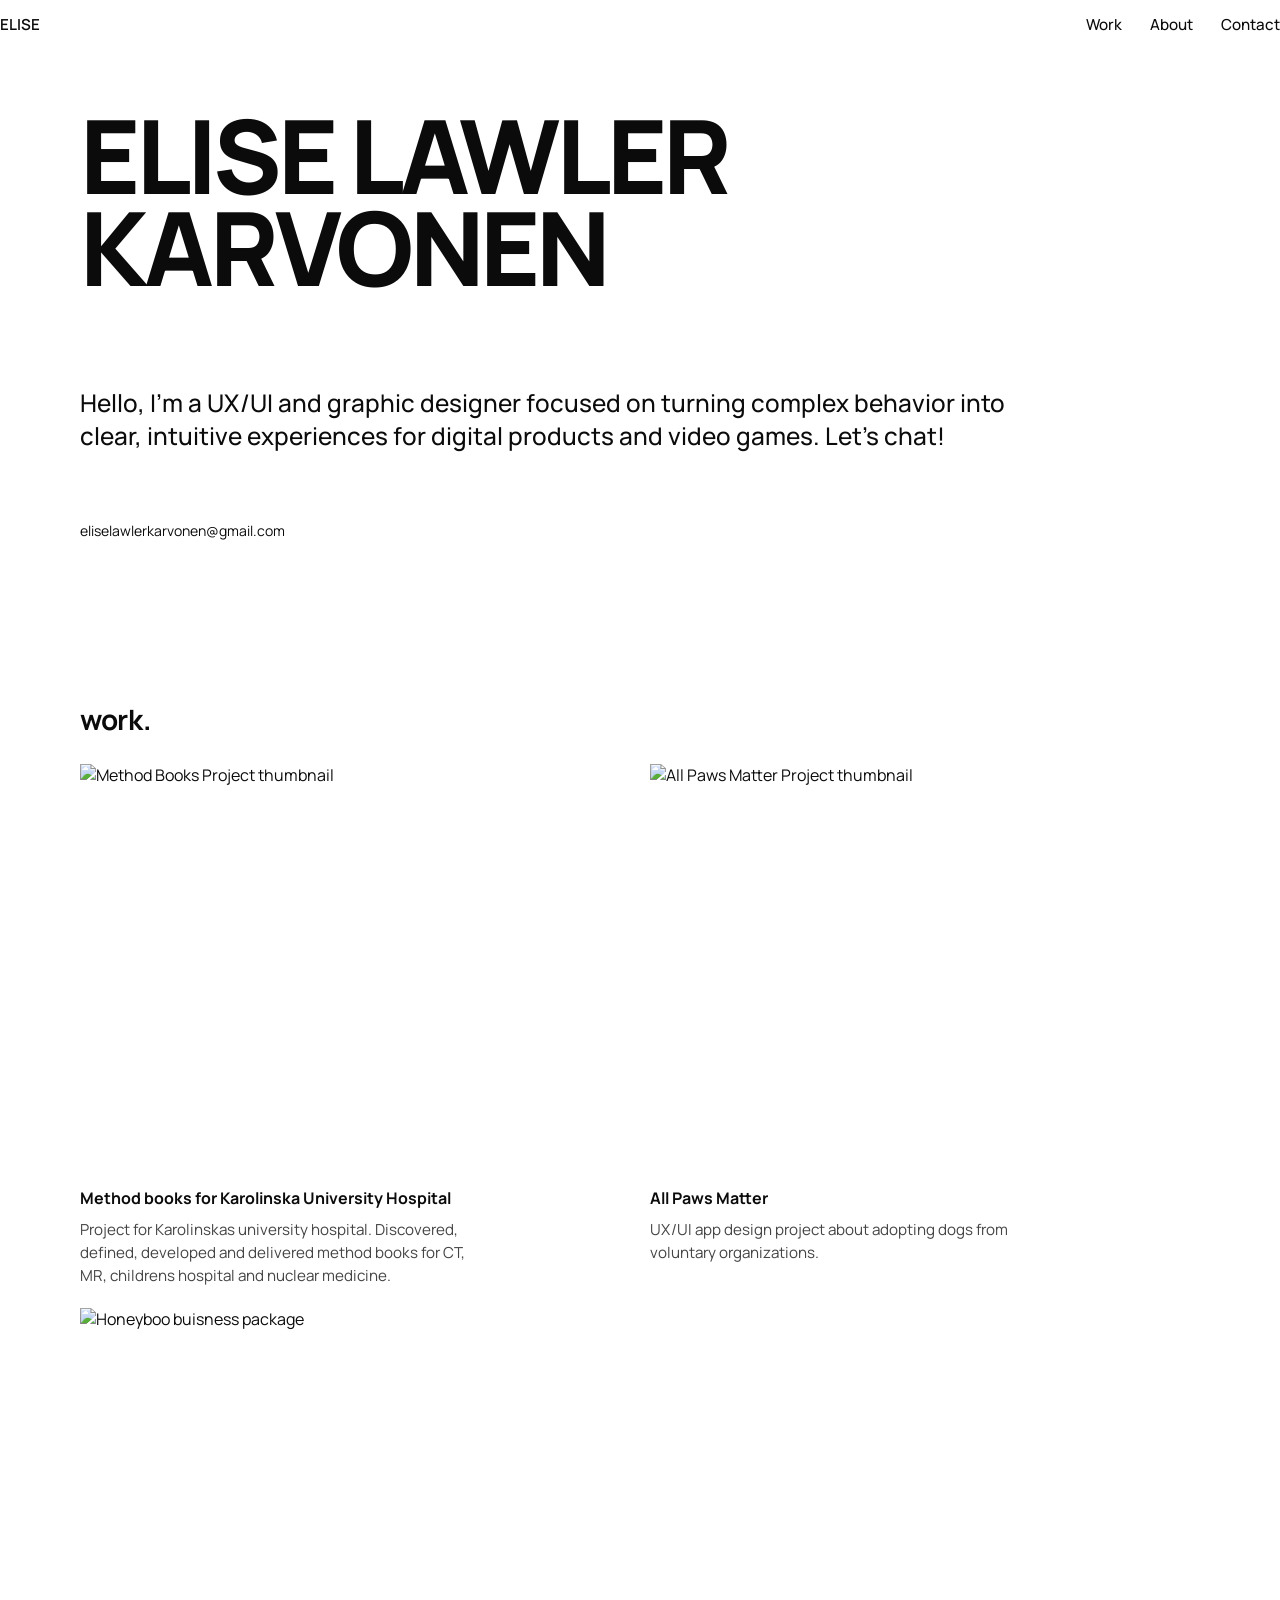
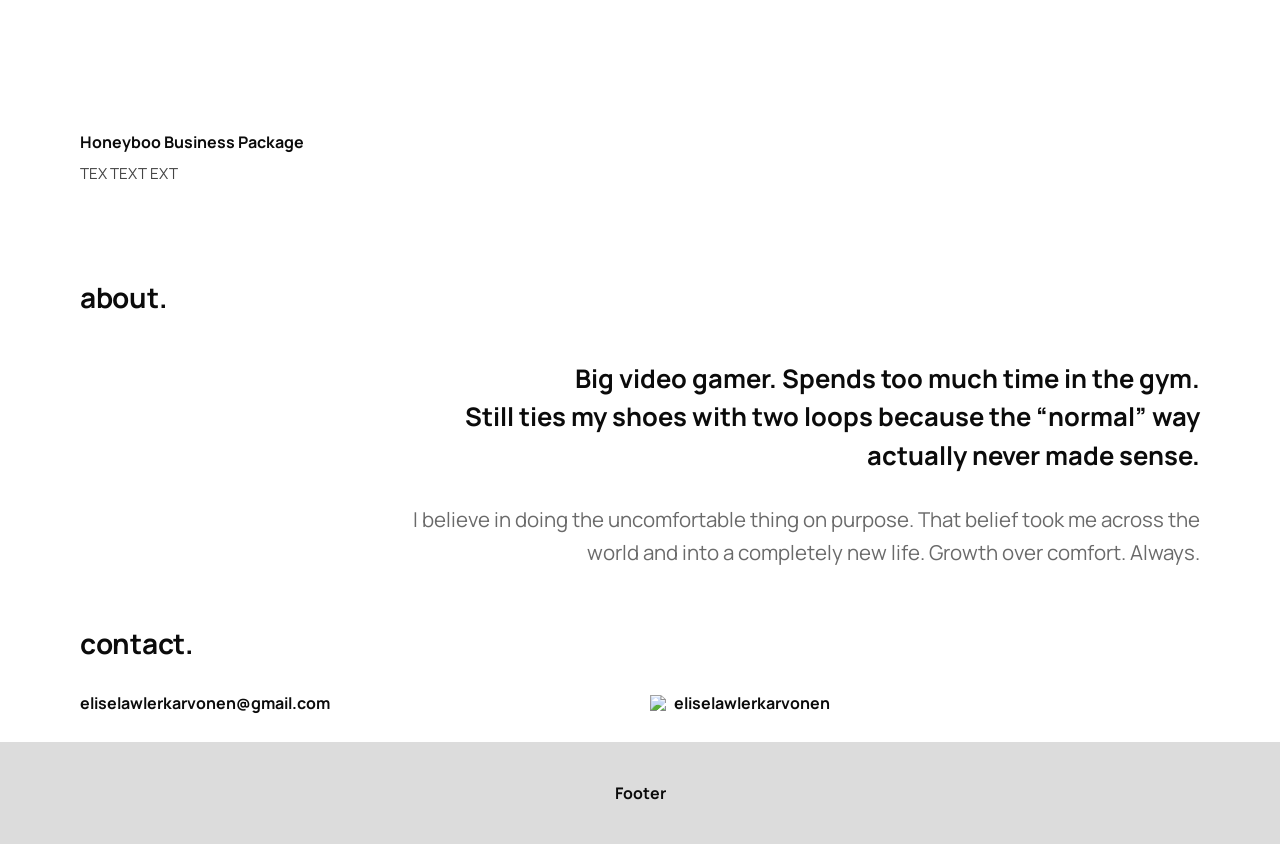
==== commit def9e00b: "complete layout change" ====
--- a/index.html
+++ b/index.html
@@ -35,22 +35,20 @@
 <!-- hero -->
       <section class="hero">
         <div class="container grid">
-          <h1 class="hero-title">
-            <span class="hero-line">ELISE LAWLER</span>
-            <span class="hero-line">KARVONEN</span>
-          </h1>
+         <h1 class="hero-title">
+          <span class="hero-line">ELISE LAWLER</span>
+          <span class="hero-line">KARVONEN</span>
+        </h1>
 
-          <img class="avatar" src="Images/Avatar.png" alt="Portrait illustration of Elise">
+        <p class="intro">
+          Hello, I'm a UX/UI and graphic designer focused on turning complex behavior into clear,
+          intuitive experiences for digital products and video games.
+          Let's chat!
+        </p>
 
-          <p class="email">eliselawlerkarvonen@gmail.com</p>
-
-          <p class="intro">
-            Hello, I'm a UX/UI and Graphic Designer focused on turning complex
-            behavior into clear, intuitive experiences for digital products and video games. Let's
-            connect!
-          </p>
-        </div>
-      </section>
+    <p class="email">eliselawlerkarvonen@gmail.com</p>
+  </div>
+</section>
 
 <!-- work -->
       <section class="work" id="work">
@@ -59,25 +57,24 @@
             <h2>work.</h2>
           </div>
 
-          <h3 class="subhead">ux/ui projects.</h3>
-
           <article class="project">
             <img class="project-img" src="Images/Karolinska.png" alt="Method Books Project thumbnail">
             <h4>Method books for Karolinska University Hospital</h4>
             <p>Project for Karolinskas university hospital. Discovered, defined, developed and delivered method books for CT, MR, childrens hospital and nuclear medicine.</p>
           </article>
 
-          <a href="allpaws.html" class="project">
+          <a href="Project_APM.html" class="project">
             <img class="project-img" src="Images/AllPawsMatter_Mockup.png" alt="All Paws Matter Project thumbnail">
             <h4>All Paws Matter</h4>
             <p>UX/UI app design project about adopting dogs from voluntary organizations.</p>
           </a>
 
-          <h3 class="subhead">illustrations.</h3>
+            <a href="honeybooBP.html class=" class="project">
+            <img class="project-img" src="Images/AllPawsMatter_Mockup.png" alt="Honeyboo buisness package">
+            <h4>Honeyboo Business Package</h4>
+            <p>TEX TEXT EXT</p>
+          </a>
 
-          <img class="illustration" src="Images/ELK_white_background.png" alt="illustration 1">
-          <img class="illustration" src="Images/Sweden_Icons.png" alt="illustration 2">
-          <img class="illustration" src="Images/Artnouveau_sketch_poster.png" alt="illustration 3">
         </div>
       </section>
 
--- a/styles.css
+++ b/styles.css
@@ -4,9 +4,8 @@
 
 :root{
   --max: 1440px;
-  --gutter: 20px;
+  --gutter: 16px;
   --gap: 20px;
-  --border: #e8e8e8;
   --text: #0b0b0b;
   --muted: #444; 
   --panel: #f2f2f2;
@@ -55,7 +54,10 @@
 .brand{
   grid-column: 1 / span 6;
   margin: 0;
-  font-weight: 700;
+  font-weight: 600;
+  font-size: 0.95rem;
+  letter-spacing: 0;
+
 }
 
 /* Navigation */
@@ -85,8 +87,8 @@
 .nav-link{
   text-decoration: none;
   color: var(--text);
-  font-weight: 600;
-  font-size: 14px;
+  font-weight: 500;
+  font-size: 0.95rem;
 }
 
 .nav-link:hover{
@@ -94,77 +96,46 @@
 }
 
 .hero{
-  padding: 28px 0 70px;
-}
-
-/* change grid rules only for hero */
+  padding: 60px 0 72px;
+  margin-bottom: 60px;
+}
+
 .hero .grid{
-  display: grid;
-  grid-template-columns: minmax(0, 1fr) auto;
-  gap: 20px;
-  align-items: start;
-  row-gap: 40px;
-}
-
-/* hero */
-.hero-title {
-  grid-column: 1;
-  grid-row: 1;
-  margin: 0;
+  row-gap: 0;
+}
+
+.hero-title{
+  grid-column: 1 / 9;
+  margin: 0 0 50px 0;;
   font-weight: 800;
-  line-height: 0.95;
-  letter-spacing: 0.02em;
-  min-width: 0;
-  font-size: clamp(2.5rem, 9vw, 6rem);
-}
-
-.hero-line {
+  line-height: 0.9;
+  letter-spacing: -0.04em;
+  font-size: clamp(3rem, 8vw, 110px);
+}
+
+.hero-line{
   display: block;
-  line-height: 1.2;
-  
-}
-
-/* avatar */
-.avatar{
-  grid-column: 2;
-  grid-row: 1;
-  justify-self: end;
-  align-self: start;
-  width: clamp(88px, 22vw, 140px);
-  height: auto;
-  aspect-ratio: 3 / 4;
-  border-radius: 50%;
-  object-fit: cover;
-
+}
+
+.intro{
+  grid-column: 1 / 12;
+  margin: 44px 0 40px 0;
+  max-width: 980px;
+  text-align: left;
+  font-size: clamp(1.15rem, 1.9vw, 1.7rem);
+  line-height: 1.35;
+  font-weight: 500;
 }
 
 .email{
-  grid-column: 1 / -1;
-  grid-row: 2;
-  margin: 0;
-  align-self: end;
+  grid-column: 1 / 6;
+  margin: 28px 0 0 0;
   font-size: 14px;
-  overflow-wrap: anywhere;
-}
-
-
-.intro {
-  grid-column: 1 / -1;
-  grid-row: 3;
-  margin: 0;
-  justify-self: end;
-  text-align: right;
-  max-width: 50ch;
-  font-weight: 700;
-  align-self: end;
-  font-size: clamp(1.3rem, 2.2vw, 2rem);
-  line-height: 1.4;
 }
 
 /* work */
 .work{
-  border-top: 1px solid var(--border);
-  padding: 24px 0 60px;
+  padding: 28px 0 64px;
 }
 
 .work-head {
@@ -184,36 +155,40 @@
 
 
 .subhead{
-  padding-top: 16px;
+  margin: 0 0 32px 0;
   font-weight: 600;
   color: #5A5A5A;
 }
 
 /* projects */
-.project {
-  display: grid;
-  grid-template-rows: auto auto 1fr;
-  gap: 10px;
-  align-content: start;
+.project{
+  grid-column: span 6;
+  display: block;
+  text-decoration: none;
+  color: inherit;
 }
 
 .project-img{
   width: 100%;
-  aspect-ratio: 16 / 9;  
-  object-fit: cover;      
+  aspect-ratio: 4 / 3;
+  object-fit: contain;
   height: auto;
-  margin-top: 20px;
+  margin: 0 0 12px 0;
+  background: transparent;
 }
 
 .project h4{
-  margin: 16px 0 9px;
+  margin: 0 0 10px 0;
+  font-size: 1rem;
+  line-height: 1.3;
 }
 
 .project p{
   margin: 0;
   color: var(--muted);
-  font-size: 13px;
-  line-height: 1.45;
+  font-size: 0.95rem;
+  line-height: 1.5;
+  max-width: 46ch;
 }
 
 /* illustrations */
@@ -299,47 +274,222 @@
   font-weight: 700;
 }
 
-@media (max-width: 899px) {
-
-  .hero .grid {
-    grid-template-columns: minmax(0, 1fr) auto; /* keep 2 columns */
-    column-gap: 20px;
-    row-gap: 40px;
-    align-items: start;
-  }
-
-  .hero-title { 
-    grid-column: 1; 
-    grid-row: 1; 
-  }
-
-  .avatar { 
-    grid-column: 2; 
-    grid-row: 1; 
-    justify-self: end; 
-  }
-
-  .intro { 
-    grid-column: 1 / -1;  
-    grid-row: 2;
-    margin: 0;
-    justify-self: end;
-    text-align: right;
-    max-width: 50ch;
-  }
-  .email { 
-    grid-column: 1 / -1;  
-    grid-row: 3;
-    margin: 0;
-    justify-self: start;
-    text-align: left; 
-  }
-
+/* project hero */
+
+.project-hero{
+  padding: 60px 0 80px;
+}
+
+.project-meta{
+  grid-column: 1 / -1;
+  display: flex;
+  gap: 80px;
+  margin-bottom: 40px;
+}
+
+.meta-label{
+  margin: 0;
+  font-size: 12px;
+  color: #7a7a7a;
+}
+
+.meta-value{
+  margin: 4px 0 0;
+  font-weight: 600;
+}
+
+.project-title{
+  grid-column: 1 / 10;
+  margin: 0 0 60px 0;
+  font-size: clamp(2.5rem, 5vw, 4.5rem);
+  line-height: 1.05;
+}
+
+.project-visual{
+  grid-column: 1 / -1;
+  display: flex;
+  justify-content: center;
+}
+
+.project-visual img{
+  max-width: 900px;
+  width: 100%;
+  height: auto;
+}
+
+/* intro */
+
+.project-intro{
+  padding: 40px 0 80px;
+}
+
+.intro-title{
+  grid-column: 1 / -1;
+  margin: 0 0 18px 0;
+  font-size: clamp(1.6rem, 2.2vw, 2.2rem);
+  line-height: 1.25;
+  font-weight: 700;
+}
+
+.intro-body{
+  grid-column: 1 / -1;
+}
+
+.intro-body p{
+  margin: 0 0 16px 0;
+  line-height: 1.7;
+  color: #2b2b2b;
+}
+
+.intro-tags{
+  grid-column: 1 / -1;
+  display: flex;
+  gap: 14px;
+  margin: 18px 0 36px;
+}
+
+.intro-actions{
+  grid-column: 1 / -1;
+  display: flex;
+  flex-direction: column;
+  align-items: center;
+  gap: 28px;
+  margin: 32px 0 48px;
+}
+
+.project-btn{
+  display: inline-flex;
+  align-items: center;
+  justify-content: center;
+  padding: 10px 22px;
+  border-radius: 999px;
+  background: #0b0b0b;
+  color: #fff;
+  font-size: 13px;
+  font-weight: 600;
+  text-decoration: none;
+  transition: background-color 0.2s ease;
+}
+
+.project-btn:hover{
+  background: #6d6d6d;
+}
+
+.intro-visual{
+  grid-column: 1 / -1;
+}
+
+.intro-visual img{
+  width: 100%;
+  height: auto;
+  display: block;
+}
+
+.project-section{
+  padding: 20px 0 80px;
+}
+
+.section-title{
+  grid-column: 1 / -1;
+  margin: 0 0 24px 0;
+  font-size: clamp(1.8rem, 3vw, 2.6rem);
+  line-height: 1.3;
+  font-weight: 500;
+}
+
+.section-subtitle{
+  grid-column: 1 / -1;
+  margin: 28px 0 12px 0;
+  font-size: 1.1rem;
+  font-weight: 700;
+}
+
+.section-list{
+  grid-column: 1 / -1;
+  margin: 0;
+  padding-left: 20px;
+  line-height: 1.7;
+  color: #2b2b2b;
+}
+
+.section-list li{
+  margin-bottom: 12px;
+}
+
+.section-text{
+  grid-column: 1 / -1;
+  margin: 0 0 18px 0;
+  line-height: 1.7;
+  color: #2b2b2b;
+}
+
+.quote{
+  grid-column: 1 / -1;
+  margin: 24px 0;
+  font-style: italic;
+  color: #870303;
+  line-height: 1.6;
+}
+
+
+/* Media Querys */
+
+@media (min-width: 600px) and (max-width: 899px) {
+  :root {
+    --gutter: 64px;
+  }
+  .hero{
+    padding: 40px 0 56px;
+  }
+
+  .hero-title{
+    grid-column: 1 / -1;
+    font-size: clamp(3rem, 13vw, 4.8rem);
+    line-height: 0.92;
+  }
+
+  .intro{
+    grid-column: 1 / -1;
+    max-width: 100%;
+    margin: 32px 0 0 0;
+    font-size: clamp(1.15rem, 4.8vw, 1.6rem);
+    line-height: 1.3;
+  }
+
+  .email{
+    grid-column: 1 / -1;
+    margin: 22px 0 0 0;
+  }
+
+  .project{
+    grid-column: 1 / -1;
+  }
+
+  .illustration{
+    grid-column: 1 / -1;
+  }
+
+  .contact-item{
+    grid-column: 1 / -1;
+  }
+
+  .project-meta{
+    flex-direction: column;
+    gap: 20px;
+  }
+
+  .project-title{
+    grid-column: 1 / -1;
+  }
 }
 
 
 /* desktop */
+
 @media (min-width: 900px){
+  :root{
+    --gutter: 80px;
+  }
 
   .nav{
   display: flex;
@@ -353,46 +503,8 @@
   display: none;
   }
 
-   .hero .grid{
-    grid-template-columns: repeat(12, 1fr);
-    column-gap: 20px;
-    align-items: start;
-    row-gap: 40px;
-  }
-
-  .hero-title{
-    grid-column: 1 / 10;
-    grid-row: 1;
-    font-size: clamp(3rem, 6vw, 7rem)
-  }
-
-  .avatar{
-    grid-column: 10 / -1;
-    grid-row: 1;
-    justify-self: end;
-    width: clamp(140px, 12vw, 220px);
-    aspect-ratio: 3 / 4;
-  }
-
-  .email{
-    grid-column: 1 / 6;
-    grid-row: 3;
-    margin: 0;
-    align-self: end;
-  }
-
-   .intro{
-    grid-column: 5 / -1;
-    grid-row: 3;
-    margin: 0;
-    justify-self: end;
-    text-align: right;
-    align-self: end;
-    max-width: none;
-    width: 100%;
-  }
-
-  /* Work grid items */
+
+ /* Work grid items */
   .project{
     grid-column: span 6;
   }
@@ -409,4 +521,22 @@
   .about-text {
     grid-column: 4 / -1; /* spans 6 columns */
   }
-}+
+  /* Projects */
+  .intro-title{
+  grid-column: 1 / -1;
+}
+
+.intro-body{
+  grid-column: 1 / -1;
+}
+
+  .intro-actions{
+  flex-direction: row;
+  justify-content: center;
+  gap: 100px;
+}
+
+
+
+}
